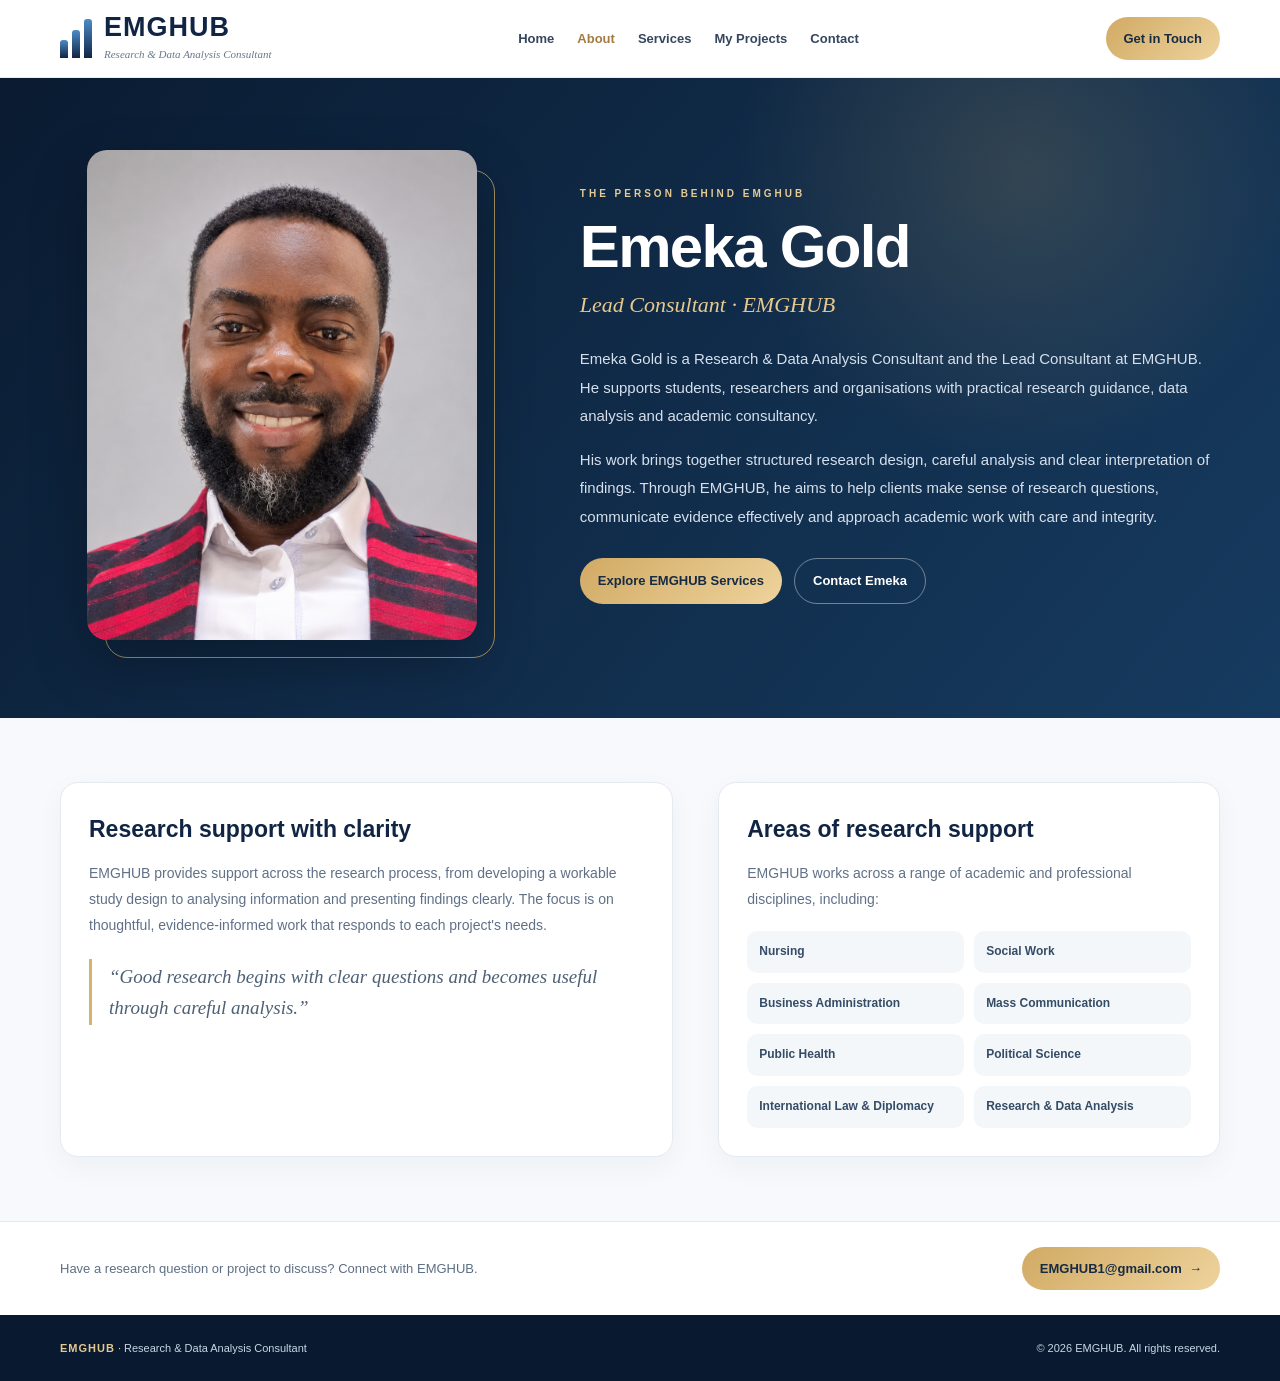
==== about.html @ b8e4a4d8 "Add files via upload" ====
<!DOCTYPE html>
<html lang="en">
<head>
<meta charset="utf-8"><meta name="viewport" content="width=device-width, initial-scale=1.0">
<meta name="description" content="Meet Emeka Gold, Lead Consultant at EMGHUB — Research & Data Analysis Consultant.">
<title>About Emeka Gold | EMGHUB</title>
<style>
:root{--navy:#102544;--deep:#091a30;--gold:#d6b36a;--ink:#1b2e45;--muted:#68788d;--line:#e4eaf1;--soft:#f5f7fa}
*{box-sizing:border-box}html{scroll-behavior:smooth}body{margin:0;background:#f7f9fc;color:var(--ink);font-family:Inter,"Segoe UI",Arial,sans-serif;line-height:1.65}a{text-decoration:none;color:inherit}.container{width:min(1160px,91%);margin:auto}
.topbar{height:78px;background:rgba(255,255,255,.97);border-bottom:1px solid #e7edf4;display:flex;align-items:center;position:sticky;top:0;z-index:10;backdrop-filter:blur(12px)}.nav{display:flex;align-items:center;justify-content:space-between;gap:22px}.brand{display:flex;align-items:center;gap:12px}.brandmark{display:flex;align-items:flex-end;gap:4px;height:39px}.brandmark i{display:block;width:8px;background:linear-gradient(180deg,#4d8bc8,var(--navy));border-radius:3px 3px 0 0}.brandmark i:nth-child(1){height:18px}.brandmark i:nth-child(2){height:28px}.brandmark i:nth-child(3){height:39px}.brand strong{display:block;font-size:27px;line-height:1;color:var(--navy);letter-spacing:1px}.brand small{display:block;font-family:Georgia,serif;font-style:italic;color:#68788d;font-size:11px;margin-top:4px}.navlinks{display:flex;gap:23px;align-items:center;font-size:13px;font-weight:650;color:#35475e}.navlinks a:hover,.navlinks .active{color:#a27c42}.btn{display:inline-flex;align-items:center;justify-content:center;padding:11px 18px;border-radius:99px;font-size:13px;font-weight:750}.btn.gold{background:linear-gradient(135deg,#d1aa64,#eed39c);color:#172b43}.btn.line{border:1px solid #cbd5e1;color:#263d57}
.profile-hero{background:radial-gradient(circle at 80% 15%,rgba(214,179,106,.17),transparent 25%),linear-gradient(130deg,#0a1b31,#163b60);color:#fff;padding:72px 0 78px}.profile-grid{display:grid;grid-template-columns:.82fr 1.18fr;gap:75px;align-items:center}.photo-frame{position:relative;max-width:390px;margin:auto}.photo-frame:before{content:"";position:absolute;inset:20px -18px -18px 18px;border:1px solid rgba(214,179,106,.75);border-radius:22px}.photo-frame img{position:relative;display:block;width:100%;height:490px;object-fit:cover;object-position:50% 20%;border-radius:20px;box-shadow:0 24px 55px rgba(0,0,0,.28)}.profile-kicker{font-size:10px;letter-spacing:3px;color:#e6ca94;font-weight:800}.profile-copy h1{font-size:clamp(40px,5vw,60px);line-height:1.08;letter-spacing:-1.7px;margin:12px 0 7px}.profile-role{font-family:Georgia,serif;font-style:italic;font-size:22px;color:#e7c98f;margin-bottom:22px}.profile-copy p{font-size:15px;color:#d6e0ec;line-height:1.9;margin:0 0 15px}.profile-actions{display:flex;gap:12px;flex-wrap:wrap;margin-top:27px}.profile-actions .line{color:#fff;border-color:rgba(255,255,255,.4)}
.profile-details{padding:64px 0}.details-grid{display:grid;grid-template-columns:1.1fr .9fr;gap:45px}.detail-card{background:#fff;border:1px solid var(--line);border-radius:18px;padding:28px;box-shadow:0 10px 30px rgba(16,37,68,.045)}.detail-card h2{font-size:23px;color:var(--navy);margin:0 0 12px}.detail-card p{font-size:14px;color:#607087;line-height:1.85;margin:0 0 13px}.focus-list{display:grid;grid-template-columns:1fr 1fr;gap:10px;margin-top:18px}.focus-list span{padding:11px 12px;background:#f4f7fa;border-radius:10px;font-size:12px;color:#344c66;font-weight:650}.principle{border-left:3px solid var(--gold);padding:2px 0 2px 17px;margin:20px 0;color:#4e6075;font-family:Georgia,serif;font-size:19px;font-style:italic}.contact-band{background:#fff;border-top:1px solid var(--line);padding:25px 0}.contact-row{display:flex;align-items:center;justify-content:space-between;gap:20px}.contact-row p{margin:0;color:#5e6f84;font-size:13px}.footer{background:#091a30;color:#c9d5e3;padding:24px 0;font-size:11px}.footer-inner{display:flex;justify-content:space-between;gap:15px;flex-wrap:wrap}.footer strong{color:#e5c88f;letter-spacing:1px}
@media(max-width:760px){.topbar{height:auto;min-height:70px}.nav{padding:12px 0;flex-wrap:wrap}.navlinks{order:3;width:100%;overflow-x:auto;gap:18px;padding:5px 0}.navlinks a{white-space:nowrap}.profile-hero{padding:42px 0 55px}.profile-grid{grid-template-columns:1fr;gap:42px}.photo-frame{max-width:290px}.photo-frame img{height:365px}.profile-copy h1{font-size:42px}.profile-copy p{font-size:13px}.details-grid{grid-template-columns:1fr;gap:18px}.profile-details{padding:38px 0}.detail-card{padding:22px}.focus-list{grid-template-columns:1fr 1fr}.contact-row{align-items:flex-start;flex-direction:column}}
</style>
</head>
<body>
<header class="topbar"><div class="container nav"><a class="brand" href="index.html"><span class="brandmark"><i></i><i></i><i></i></span><span><strong>EMGHUB</strong><small>Research &amp; Data Analysis Consultant</small></span></a><nav class="navlinks"><a href="index.html">Home</a><a class="active" href="about.html">About</a><a href="index.html#services">Services</a><a href="index.html#projects">My Projects</a><a href="index.html#contact">Contact</a></nav><a class="btn gold" href="mailto:EMGHUB1@gmail.com">Get in Touch</a></div></header>
<main>
<section class="profile-hero"><div class="container profile-grid"><div class="photo-frame"><img src="emeka-gold.png" alt="Portrait of Emeka Gold, Lead Consultant at EMGHUB"></div><div class="profile-copy"><div class="profile-kicker">THE PERSON BEHIND EMGHUB</div><h1>Emeka Gold</h1><div class="profile-role">Lead Consultant · EMGHUB</div><p>Emeka Gold is a Research &amp; Data Analysis Consultant and the Lead Consultant at EMGHUB. He supports students, researchers and organisations with practical research guidance, data analysis and academic consultancy.</p><p>His work brings together structured research design, careful analysis and clear interpretation of findings. Through EMGHUB, he aims to help clients make sense of research questions, communicate evidence effectively and approach academic work with care and integrity.</p><div class="profile-actions"><a class="btn gold" href="index.html#services">Explore EMGHUB Services</a><a class="btn line" href="mailto:EMGHUB1@gmail.com">Contact Emeka</a></div></div></div></section>
<section class="profile-details"><div class="container details-grid"><article class="detail-card"><h2>Research support with clarity</h2><p>EMGHUB provides support across the research process, from developing a workable study design to analysing information and presenting findings clearly. The focus is on thoughtful, evidence-informed work that responds to each project's needs.</p><div class="principle">“Good research begins with clear questions and becomes useful through careful analysis.”</div></article><article class="detail-card"><h2>Areas of research support</h2><p>EMGHUB works across a range of academic and professional disciplines, including:</p><div class="focus-list"><span>Nursing</span><span>Social Work</span><span>Business Administration</span><span>Mass Communication</span><span>Public Health</span><span>Political Science</span><span>International Law &amp; Diplomacy</span><span>Research &amp; Data Analysis</span></div></article></div></section>
<section class="contact-band"><div class="container contact-row"><p>Have a research question or project to discuss? Connect with EMGHUB.</p><a class="btn gold" href="mailto:EMGHUB1@gmail.com">EMGHUB1@gmail.com&nbsp; →</a></div></section>
</main><footer class="footer"><div class="container footer-inner"><span><strong>EMGHUB</strong> · Research &amp; Data Analysis Consultant</span><span>© 2026 EMGHUB. All rights reserved.</span></div></footer>
</body></html>
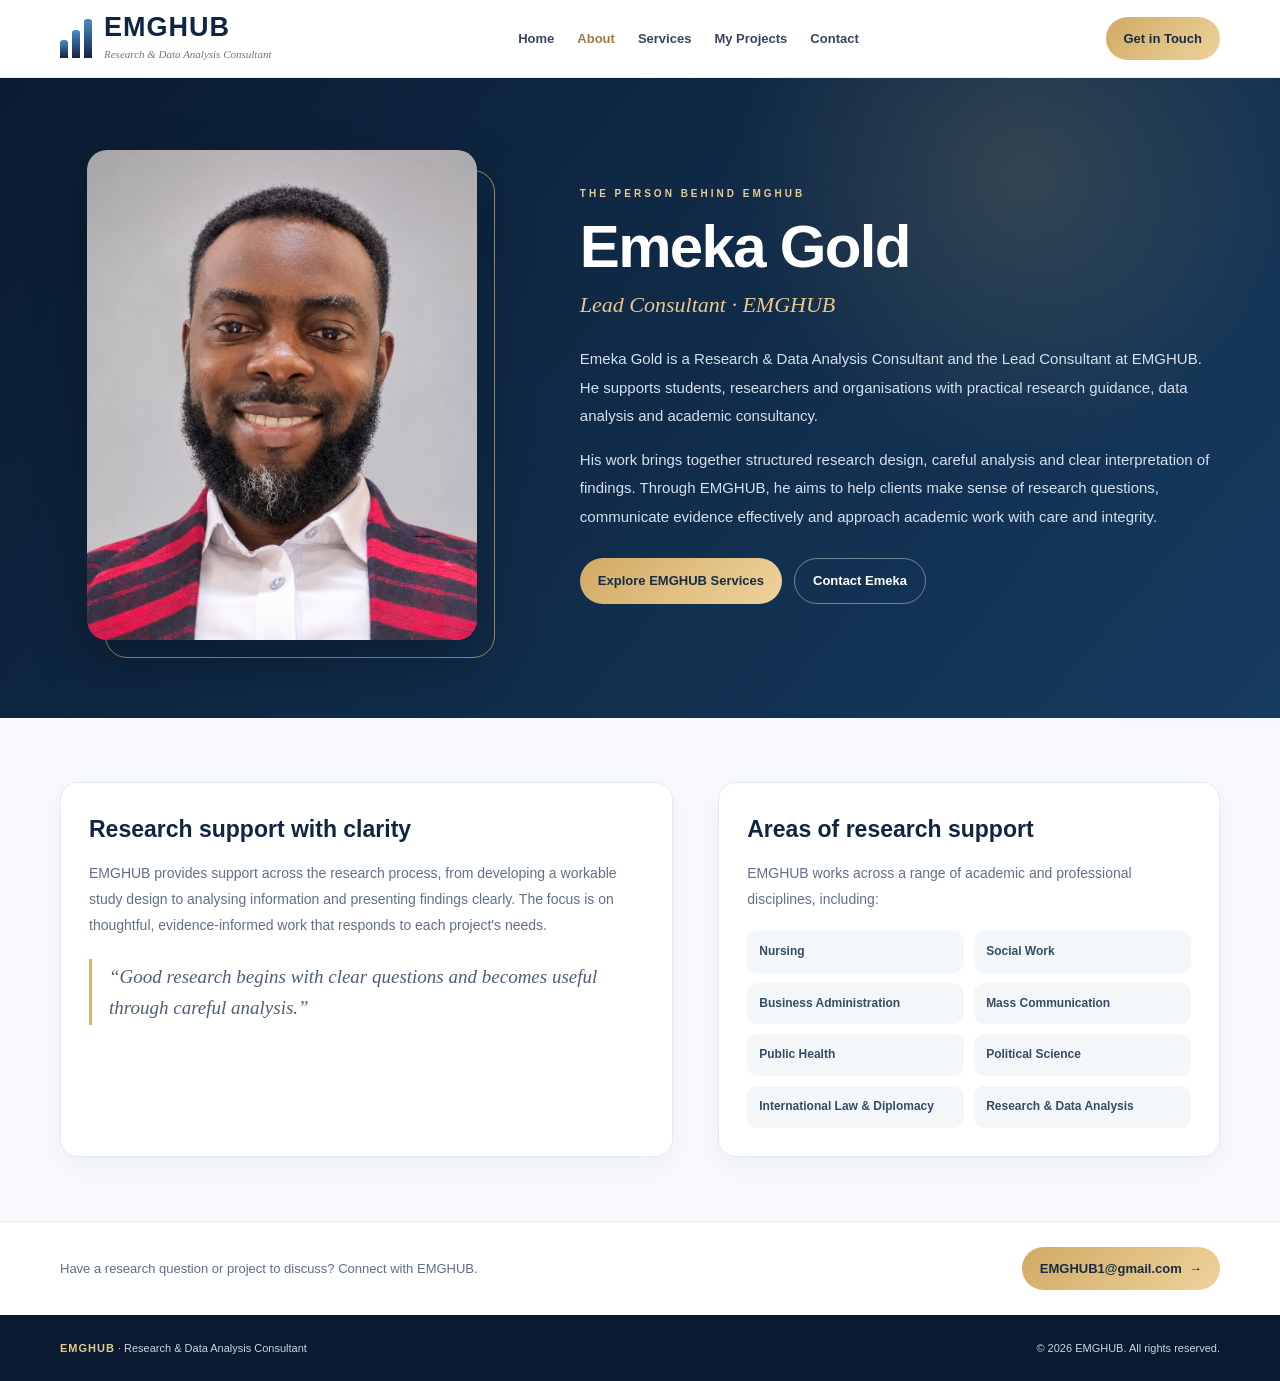
==== commit 8a507802: "Add files via upload" ====
--- a/about.html
+++ b/about.html
@@ -12,6 +12,20 @@
 .profile-details{padding:64px 0}.details-grid{display:grid;grid-template-columns:1.1fr .9fr;gap:45px}.detail-card{background:#fff;border:1px solid var(--line);border-radius:18px;padding:28px;box-shadow:0 10px 30px rgba(16,37,68,.045)}.detail-card h2{font-size:23px;color:var(--navy);margin:0 0 12px}.detail-card p{font-size:14px;color:#607087;line-height:1.85;margin:0 0 13px}.focus-list{display:grid;grid-template-columns:1fr 1fr;gap:10px;margin-top:18px}.focus-list span{padding:11px 12px;background:#f4f7fa;border-radius:10px;font-size:12px;color:#344c66;font-weight:650}.principle{border-left:3px solid var(--gold);padding:2px 0 2px 17px;margin:20px 0;color:#4e6075;font-family:Georgia,serif;font-size:19px;font-style:italic}.contact-band{background:#fff;border-top:1px solid var(--line);padding:25px 0}.contact-row{display:flex;align-items:center;justify-content:space-between;gap:20px}.contact-row p{margin:0;color:#5e6f84;font-size:13px}.footer{background:#091a30;color:#c9d5e3;padding:24px 0;font-size:11px}.footer-inner{display:flex;justify-content:space-between;gap:15px;flex-wrap:wrap}.footer strong{color:#e5c88f;letter-spacing:1px}
 @media(max-width:760px){.topbar{height:auto;min-height:70px}.nav{padding:12px 0;flex-wrap:wrap}.navlinks{order:3;width:100%;overflow-x:auto;gap:18px;padding:5px 0}.navlinks a{white-space:nowrap}.profile-hero{padding:42px 0 55px}.profile-grid{grid-template-columns:1fr;gap:42px}.photo-frame{max-width:290px}.photo-frame img{height:365px}.profile-copy h1{font-size:42px}.profile-copy p{font-size:13px}.details-grid{grid-template-columns:1fr;gap:18px}.profile-details{padding:38px 0}.detail-card{padding:22px}.focus-list{grid-template-columns:1fr 1fr}.contact-row{align-items:flex-start;flex-direction:column}}
 </style>
+
+<style id="emghub-about-motion">
+@keyframes emgProfileIn{from{opacity:0;transform:translateY(24px)}to{opacity:1;transform:translateY(0)}}
+html.motion-ready .photo-frame{animation:emgProfileIn .9s .12s both}
+html.motion-ready .profile-copy{animation:emgProfileIn .9s .28s both}
+html.motion-ready .photo-frame img{transition:transform .8s ease,box-shadow .8s ease}
+.photo-frame:hover img{transform:translateY(-5px);box-shadow:0 30px 65px rgba(0,0,0,.34)}
+html.motion-ready .about-reveal{opacity:0;transform:translateY(22px);transition:opacity .7s ease,transform .7s ease}
+html.motion-ready .about-reveal.is-visible{opacity:1;transform:none}
+.detail-card{transition:transform .35s ease,box-shadow .35s ease}.detail-card:hover{transform:translateY(-5px);box-shadow:0 18px 38px rgba(16,37,68,.10)}
+.btn{transition:transform .25s ease,box-shadow .25s ease}.btn:hover{transform:translateY(-2px);box-shadow:0 10px 22px rgba(0,0,0,.12)}
+@media(prefers-reduced-motion:reduce){*,*::before,*::after{animation-duration:.01ms!important;animation-iteration-count:1!important;transition-duration:.01ms!important}.photo-frame img,.detail-card{transform:none!important}html.motion-ready .about-reveal{opacity:1;transform:none}}
+</style>
+
 </head>
 <body>
 <header class="topbar"><div class="container nav"><a class="brand" href="index.html"><span class="brandmark"><i></i><i></i><i></i></span><span><strong>EMGHUB</strong><small>Research &amp; Data Analysis Consultant</small></span></a><nav class="navlinks"><a href="index.html">Home</a><a class="active" href="about.html">About</a><a href="index.html#services">Services</a><a href="index.html#projects">My Projects</a><a href="index.html#contact">Contact</a></nav><a class="btn gold" href="mailto:EMGHUB1@gmail.com">Get in Touch</a></div></header>
@@ -20,4 +34,9 @@
 <section class="profile-details"><div class="container details-grid"><article class="detail-card"><h2>Research support with clarity</h2><p>EMGHUB provides support across the research process, from developing a workable study design to analysing information and presenting findings clearly. The focus is on thoughtful, evidence-informed work that responds to each project's needs.</p><div class="principle">“Good research begins with clear questions and becomes useful through careful analysis.”</div></article><article class="detail-card"><h2>Areas of research support</h2><p>EMGHUB works across a range of academic and professional disciplines, including:</p><div class="focus-list"><span>Nursing</span><span>Social Work</span><span>Business Administration</span><span>Mass Communication</span><span>Public Health</span><span>Political Science</span><span>International Law &amp; Diplomacy</span><span>Research &amp; Data Analysis</span></div></article></div></section>
 <section class="contact-band"><div class="container contact-row"><p>Have a research question or project to discuss? Connect with EMGHUB.</p><a class="btn gold" href="mailto:EMGHUB1@gmail.com">EMGHUB1@gmail.com&nbsp; →</a></div></section>
 </main><footer class="footer"><div class="container footer-inner"><span><strong>EMGHUB</strong> · Research &amp; Data Analysis Consultant</span><span>© 2026 EMGHUB. All rights reserved.</span></div></footer>
+
+<script id="emghub-about-motion-script">
+(function(){const root=document.documentElement;const reduce=window.matchMedia&&window.matchMedia('(prefers-reduced-motion: reduce)').matches;if(reduce)return;root.classList.add('motion-ready');const items=[...document.querySelectorAll('.detail-card,.contact-band .contact-row,.footer-inner')];items.forEach(el=>el.classList.add('about-reveal'));if('IntersectionObserver'in window){const io=new IntersectionObserver(entries=>entries.forEach(e=>{if(e.isIntersecting){e.target.classList.add('is-visible');io.unobserve(e.target);}}),{threshold:.12});items.forEach(el=>io.observe(el));}else items.forEach(el=>el.classList.add('is-visible'));})();
+</script>
+
 </body></html>
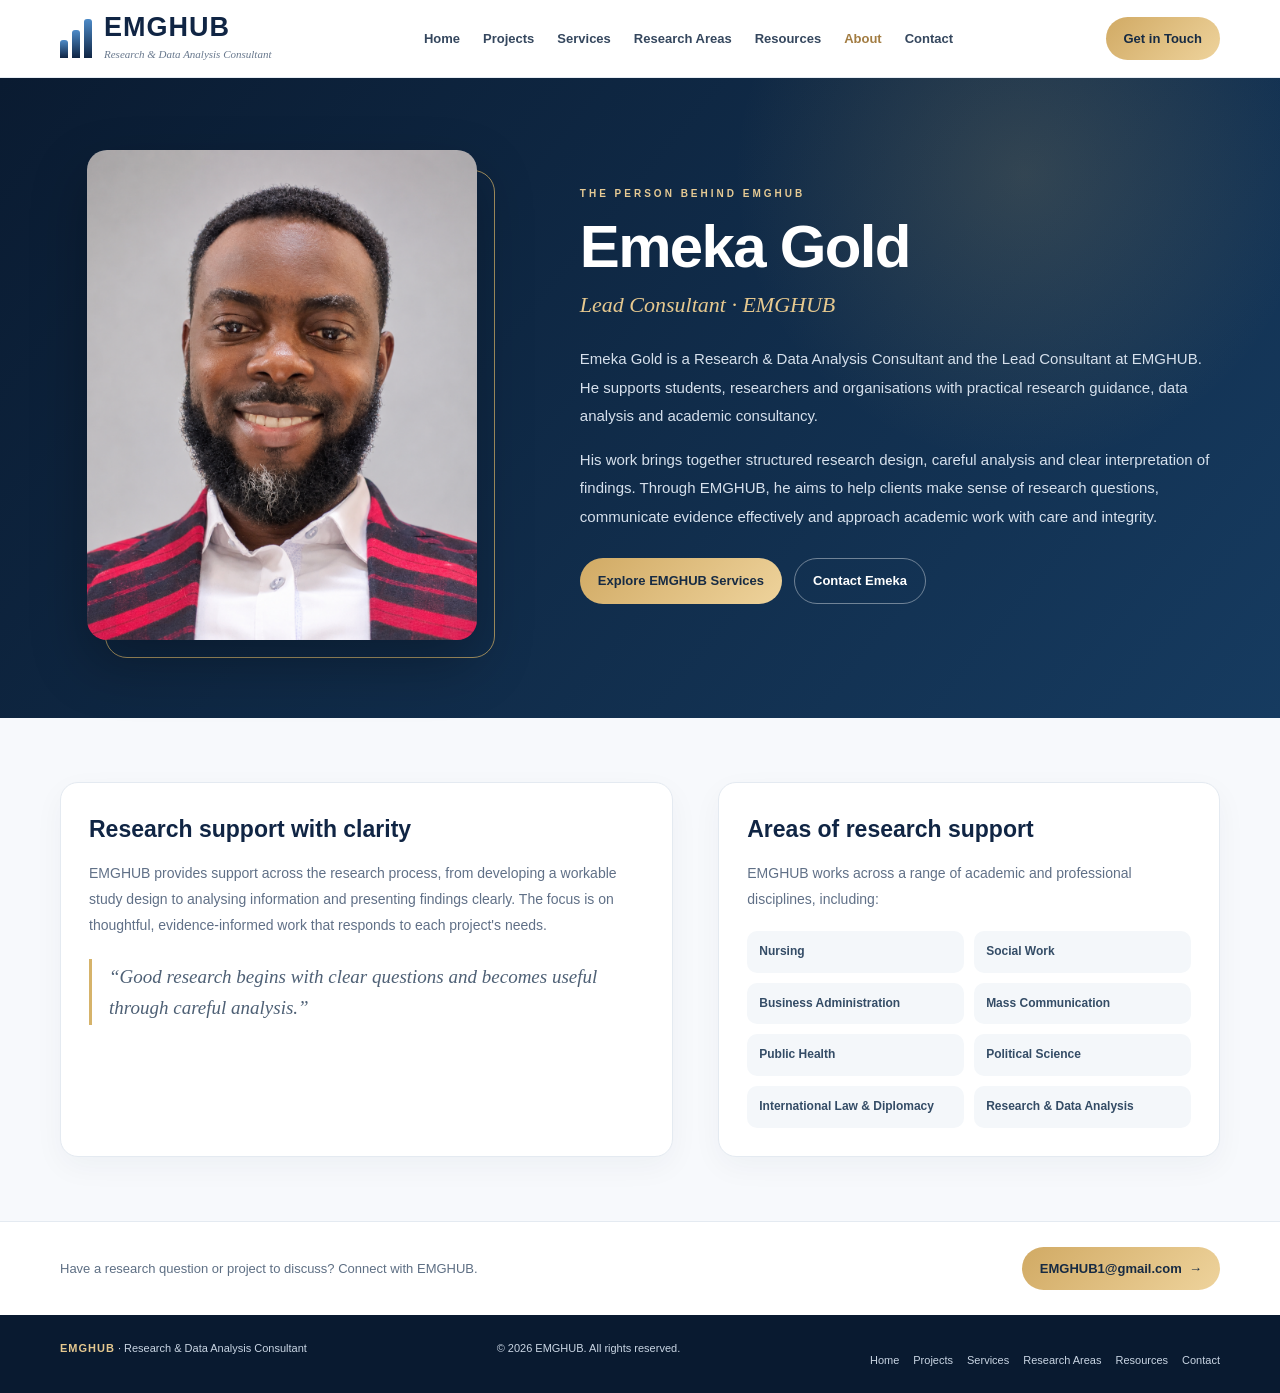
==== commit 2e76811f: "Add files via upload" ====
--- a/about.html
+++ b/about.html
@@ -1,8 +1,9 @@
 <!DOCTYPE html>
+
 <html lang="en">
 <head>
-<meta charset="utf-8"><meta name="viewport" content="width=device-width, initial-scale=1.0">
-<meta name="description" content="Meet Emeka Gold, Lead Consultant at EMGHUB — Research & Data Analysis Consultant.">
+<meta charset="utf-8"/><meta content="width=device-width, initial-scale=1.0" name="viewport"/>
+<meta content="Meet Emeka Gold, Lead Consultant at EMGHUB — Research &amp; Data Analysis Consultant." name="description"/>
 <title>About Emeka Gold | EMGHUB</title>
 <style>
 :root{--navy:#102544;--deep:#091a30;--gold:#d6b36a;--ink:#1b2e45;--muted:#68788d;--line:#e4eaf1;--soft:#f5f7fa}
@@ -12,7 +13,6 @@
 .profile-details{padding:64px 0}.details-grid{display:grid;grid-template-columns:1.1fr .9fr;gap:45px}.detail-card{background:#fff;border:1px solid var(--line);border-radius:18px;padding:28px;box-shadow:0 10px 30px rgba(16,37,68,.045)}.detail-card h2{font-size:23px;color:var(--navy);margin:0 0 12px}.detail-card p{font-size:14px;color:#607087;line-height:1.85;margin:0 0 13px}.focus-list{display:grid;grid-template-columns:1fr 1fr;gap:10px;margin-top:18px}.focus-list span{padding:11px 12px;background:#f4f7fa;border-radius:10px;font-size:12px;color:#344c66;font-weight:650}.principle{border-left:3px solid var(--gold);padding:2px 0 2px 17px;margin:20px 0;color:#4e6075;font-family:Georgia,serif;font-size:19px;font-style:italic}.contact-band{background:#fff;border-top:1px solid var(--line);padding:25px 0}.contact-row{display:flex;align-items:center;justify-content:space-between;gap:20px}.contact-row p{margin:0;color:#5e6f84;font-size:13px}.footer{background:#091a30;color:#c9d5e3;padding:24px 0;font-size:11px}.footer-inner{display:flex;justify-content:space-between;gap:15px;flex-wrap:wrap}.footer strong{color:#e5c88f;letter-spacing:1px}
 @media(max-width:760px){.topbar{height:auto;min-height:70px}.nav{padding:12px 0;flex-wrap:wrap}.navlinks{order:3;width:100%;overflow-x:auto;gap:18px;padding:5px 0}.navlinks a{white-space:nowrap}.profile-hero{padding:42px 0 55px}.profile-grid{grid-template-columns:1fr;gap:42px}.photo-frame{max-width:290px}.photo-frame img{height:365px}.profile-copy h1{font-size:42px}.profile-copy p{font-size:13px}.details-grid{grid-template-columns:1fr;gap:18px}.profile-details{padding:38px 0}.detail-card{padding:22px}.focus-list{grid-template-columns:1fr 1fr}.contact-row{align-items:flex-start;flex-direction:column}}
 </style>
-
 <style id="emghub-about-motion">
 @keyframes emgProfileIn{from{opacity:0;transform:translateY(24px)}to{opacity:1;transform:translateY(0)}}
 html.motion-ready .photo-frame{animation:emgProfileIn .9s .12s both}
@@ -25,18 +25,23 @@
 .btn{transition:transform .25s ease,box-shadow .25s ease}.btn:hover{transform:translateY(-2px);box-shadow:0 10px 22px rgba(0,0,0,.12)}
 @media(prefers-reduced-motion:reduce){*,*::before,*::after{animation-duration:.01ms!important;animation-iteration-count:1!important;transition-duration:.01ms!important}.photo-frame img,.detail-card{transform:none!important}html.motion-ready .about-reveal{opacity:1;transform:none}}
 </style>
-
 </head>
 <body>
-<header class="topbar"><div class="container nav"><a class="brand" href="index.html"><span class="brandmark"><i></i><i></i><i></i></span><span><strong>EMGHUB</strong><small>Research &amp; Data Analysis Consultant</small></span></a><nav class="navlinks"><a href="index.html">Home</a><a class="active" href="about.html">About</a><a href="index.html#services">Services</a><a href="index.html#projects">My Projects</a><a href="index.html#contact">Contact</a></nav><a class="btn gold" href="mailto:EMGHUB1@gmail.com">Get in Touch</a></div></header>
+<header class="topbar"><div class="container nav"><a class="brand" href="index.html"><span class="brandmark"><i></i><i></i><i></i></span><span><strong>EMGHUB</strong><small>Research &amp; Data Analysis Consultant</small></span></a><nav class="navlinks">
+<a data-page="index" href="index.html">Home</a>
+<a data-page="projects" href="projects.html">Projects</a>
+<a data-page="services" href="services.html">Services</a>
+<a data-page="research-areas" href="research-areas.html">Research Areas</a>
+<a data-page="resources" href="resources.html">Resources</a>
+<a class="active" data-page="about" href="about.html">About</a>
+<a data-page="contact" href="contact.html">Contact</a>
+</nav><a class="btn gold" href="mailto:EMGHUB1@gmail.com">Get in Touch</a></div></header>
 <main>
-<section class="profile-hero"><div class="container profile-grid"><div class="photo-frame"><img src="emeka-gold.png" alt="Portrait of Emeka Gold, Lead Consultant at EMGHUB"></div><div class="profile-copy"><div class="profile-kicker">THE PERSON BEHIND EMGHUB</div><h1>Emeka Gold</h1><div class="profile-role">Lead Consultant · EMGHUB</div><p>Emeka Gold is a Research &amp; Data Analysis Consultant and the Lead Consultant at EMGHUB. He supports students, researchers and organisations with practical research guidance, data analysis and academic consultancy.</p><p>His work brings together structured research design, careful analysis and clear interpretation of findings. Through EMGHUB, he aims to help clients make sense of research questions, communicate evidence effectively and approach academic work with care and integrity.</p><div class="profile-actions"><a class="btn gold" href="index.html#services">Explore EMGHUB Services</a><a class="btn line" href="mailto:EMGHUB1@gmail.com">Contact Emeka</a></div></div></div></section>
+<section class="profile-hero"><div class="container profile-grid"><div class="photo-frame"><img alt="Portrait of Emeka Gold, Lead Consultant at EMGHUB" src="emeka-gold.png"/></div><div class="profile-copy"><div class="profile-kicker">THE PERSON BEHIND EMGHUB</div><h1>Emeka Gold</h1><div class="profile-role">Lead Consultant · EMGHUB</div><p>Emeka Gold is a Research &amp; Data Analysis Consultant and the Lead Consultant at EMGHUB. He supports students, researchers and organisations with practical research guidance, data analysis and academic consultancy.</p><p>His work brings together structured research design, careful analysis and clear interpretation of findings. Through EMGHUB, he aims to help clients make sense of research questions, communicate evidence effectively and approach academic work with care and integrity.</p><div class="profile-actions"><a class="btn gold" href="services.html">Explore EMGHUB Services</a><a class="btn line" href="mailto:EMGHUB1@gmail.com">Contact Emeka</a></div></div></div></section>
 <section class="profile-details"><div class="container details-grid"><article class="detail-card"><h2>Research support with clarity</h2><p>EMGHUB provides support across the research process, from developing a workable study design to analysing information and presenting findings clearly. The focus is on thoughtful, evidence-informed work that responds to each project's needs.</p><div class="principle">“Good research begins with clear questions and becomes useful through careful analysis.”</div></article><article class="detail-card"><h2>Areas of research support</h2><p>EMGHUB works across a range of academic and professional disciplines, including:</p><div class="focus-list"><span>Nursing</span><span>Social Work</span><span>Business Administration</span><span>Mass Communication</span><span>Public Health</span><span>Political Science</span><span>International Law &amp; Diplomacy</span><span>Research &amp; Data Analysis</span></div></article></div></section>
-<section class="contact-band"><div class="container contact-row"><p>Have a research question or project to discuss? Connect with EMGHUB.</p><a class="btn gold" href="mailto:EMGHUB1@gmail.com">EMGHUB1@gmail.com&nbsp; →</a></div></section>
-</main><footer class="footer"><div class="container footer-inner"><span><strong>EMGHUB</strong> · Research &amp; Data Analysis Consultant</span><span>© 2026 EMGHUB. All rights reserved.</span></div></footer>
-
+<section class="contact-band"><div class="container contact-row"><p>Have a research question or project to discuss? Connect with EMGHUB.</p><a class="btn gold" href="mailto:EMGHUB1@gmail.com">EMGHUB1@gmail.com  →</a></div></section>
+</main><footer class="footer"><div class="container footer-inner"><span><strong>EMGHUB</strong> · Research &amp; Data Analysis Consultant</span><span>© 2026 EMGHUB. All rights reserved.</span><div style="display:flex;gap:14px;flex-wrap:wrap;margin-top:12px"><a href="index.html">Home</a><a href="projects.html">Projects</a><a href="services.html">Services</a><a href="research-areas.html">Research Areas</a><a href="resources.html">Resources</a><a href="contact.html">Contact</a></div></div></footer>
 <script id="emghub-about-motion-script">
 (function(){const root=document.documentElement;const reduce=window.matchMedia&&window.matchMedia('(prefers-reduced-motion: reduce)').matches;if(reduce)return;root.classList.add('motion-ready');const items=[...document.querySelectorAll('.detail-card,.contact-band .contact-row,.footer-inner')];items.forEach(el=>el.classList.add('about-reveal'));if('IntersectionObserver'in window){const io=new IntersectionObserver(entries=>entries.forEach(e=>{if(e.isIntersecting){e.target.classList.add('is-visible');io.unobserve(e.target);}}),{threshold:.12});items.forEach(el=>io.observe(el));}else items.forEach(el=>el.classList.add('is-visible'));})();
 </script>
-
 </body></html>
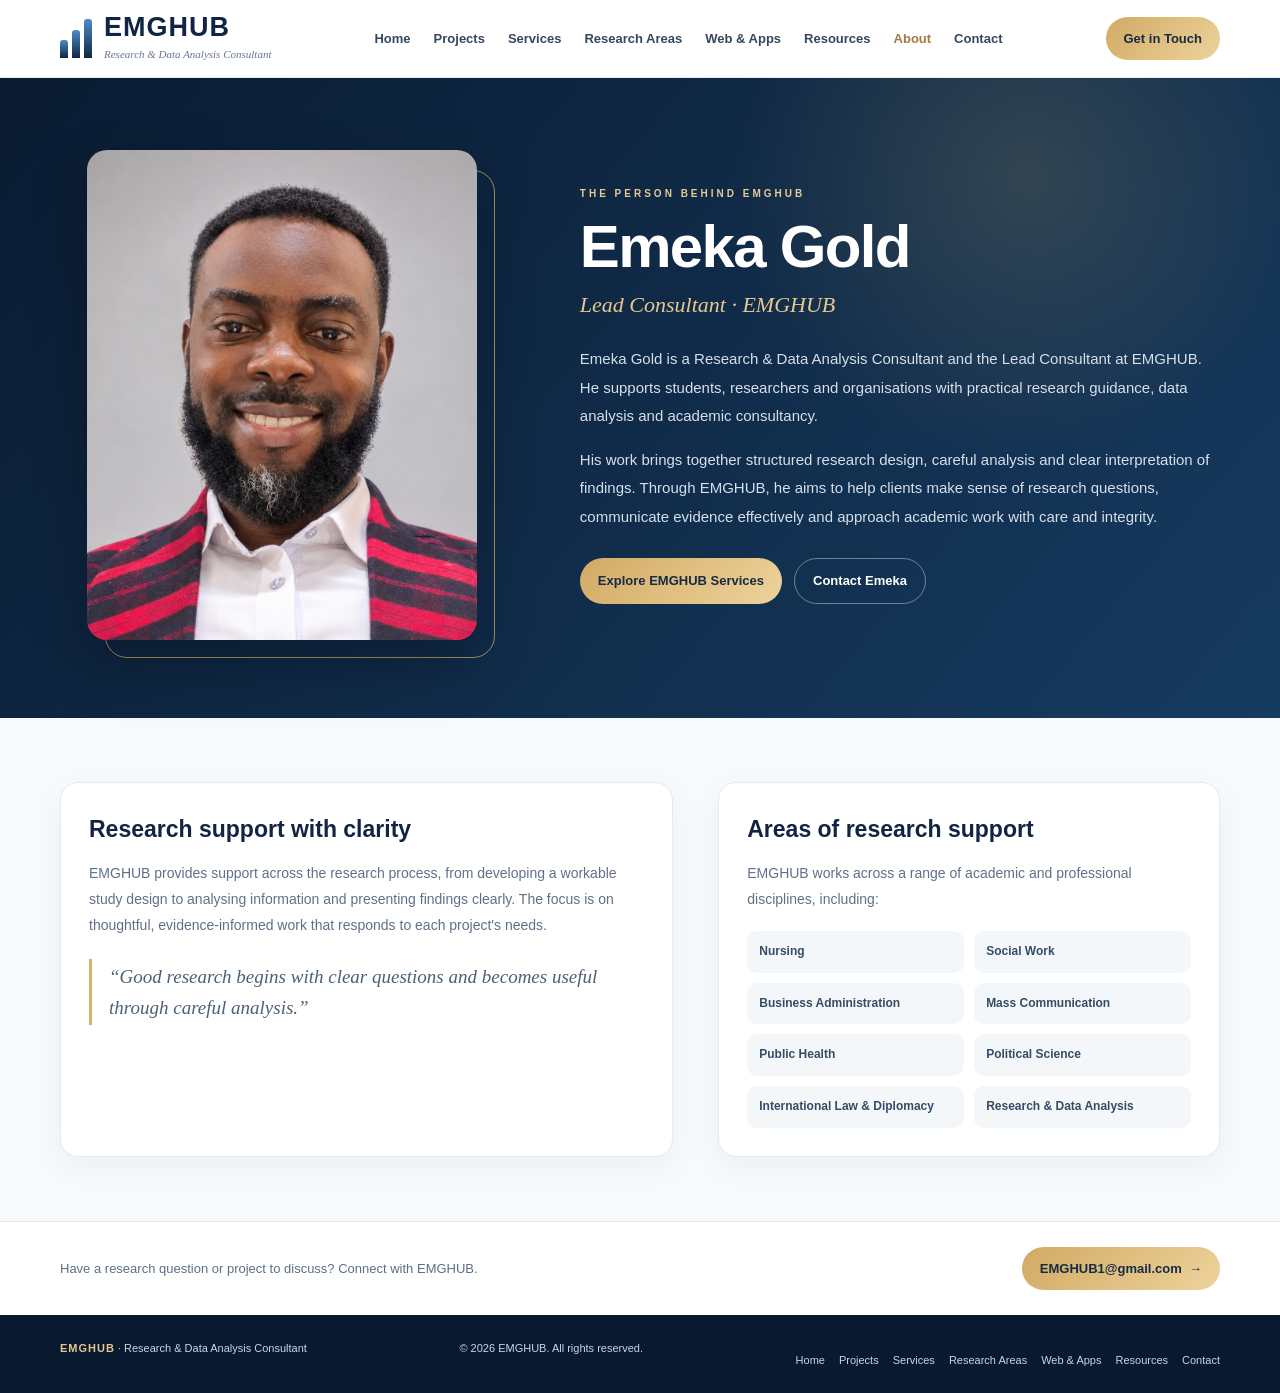
==== commit 6cfce1e9: "Add files via upload" ====
--- a/about.html
+++ b/about.html
@@ -32,6 +32,7 @@
 <a data-page="projects" href="projects.html">Projects</a>
 <a data-page="services" href="services.html">Services</a>
 <a data-page="research-areas" href="research-areas.html">Research Areas</a>
+<a data-page="digital-portfolio" href="digital-portfolio.html">Web &amp; Apps</a>
 <a data-page="resources" href="resources.html">Resources</a>
 <a class="active" data-page="about" href="about.html">About</a>
 <a data-page="contact" href="contact.html">Contact</a>
@@ -40,7 +41,7 @@
 <section class="profile-hero"><div class="container profile-grid"><div class="photo-frame"><img alt="Portrait of Emeka Gold, Lead Consultant at EMGHUB" src="emeka-gold.png"/></div><div class="profile-copy"><div class="profile-kicker">THE PERSON BEHIND EMGHUB</div><h1>Emeka Gold</h1><div class="profile-role">Lead Consultant · EMGHUB</div><p>Emeka Gold is a Research &amp; Data Analysis Consultant and the Lead Consultant at EMGHUB. He supports students, researchers and organisations with practical research guidance, data analysis and academic consultancy.</p><p>His work brings together structured research design, careful analysis and clear interpretation of findings. Through EMGHUB, he aims to help clients make sense of research questions, communicate evidence effectively and approach academic work with care and integrity.</p><div class="profile-actions"><a class="btn gold" href="services.html">Explore EMGHUB Services</a><a class="btn line" href="mailto:EMGHUB1@gmail.com">Contact Emeka</a></div></div></div></section>
 <section class="profile-details"><div class="container details-grid"><article class="detail-card"><h2>Research support with clarity</h2><p>EMGHUB provides support across the research process, from developing a workable study design to analysing information and presenting findings clearly. The focus is on thoughtful, evidence-informed work that responds to each project's needs.</p><div class="principle">“Good research begins with clear questions and becomes useful through careful analysis.”</div></article><article class="detail-card"><h2>Areas of research support</h2><p>EMGHUB works across a range of academic and professional disciplines, including:</p><div class="focus-list"><span>Nursing</span><span>Social Work</span><span>Business Administration</span><span>Mass Communication</span><span>Public Health</span><span>Political Science</span><span>International Law &amp; Diplomacy</span><span>Research &amp; Data Analysis</span></div></article></div></section>
 <section class="contact-band"><div class="container contact-row"><p>Have a research question or project to discuss? Connect with EMGHUB.</p><a class="btn gold" href="mailto:EMGHUB1@gmail.com">EMGHUB1@gmail.com  →</a></div></section>
-</main><footer class="footer"><div class="container footer-inner"><span><strong>EMGHUB</strong> · Research &amp; Data Analysis Consultant</span><span>© 2026 EMGHUB. All rights reserved.</span><div style="display:flex;gap:14px;flex-wrap:wrap;margin-top:12px"><a href="index.html">Home</a><a href="projects.html">Projects</a><a href="services.html">Services</a><a href="research-areas.html">Research Areas</a><a href="resources.html">Resources</a><a href="contact.html">Contact</a></div></div></footer>
+</main><footer class="footer"><div class="container footer-inner"><span><strong>EMGHUB</strong> · Research &amp; Data Analysis Consultant</span><span>© 2026 EMGHUB. All rights reserved.</span><div style="display:flex;gap:14px;flex-wrap:wrap;margin-top:12px"><a href="index.html">Home</a><a href="projects.html">Projects</a><a href="services.html">Services</a><a href="research-areas.html">Research Areas</a><a href="digital-portfolio.html">Web &amp; Apps</a><a href="resources.html">Resources</a><a href="contact.html">Contact</a></div></div></footer>
 <script id="emghub-about-motion-script">
 (function(){const root=document.documentElement;const reduce=window.matchMedia&&window.matchMedia('(prefers-reduced-motion: reduce)').matches;if(reduce)return;root.classList.add('motion-ready');const items=[...document.querySelectorAll('.detail-card,.contact-band .contact-row,.footer-inner')];items.forEach(el=>el.classList.add('about-reveal'));if('IntersectionObserver'in window){const io=new IntersectionObserver(entries=>entries.forEach(e=>{if(e.isIntersecting){e.target.classList.add('is-visible');io.unobserve(e.target);}}),{threshold:.12});items.forEach(el=>io.observe(el));}else items.forEach(el=>el.classList.add('is-visible'));})();
 </script>
